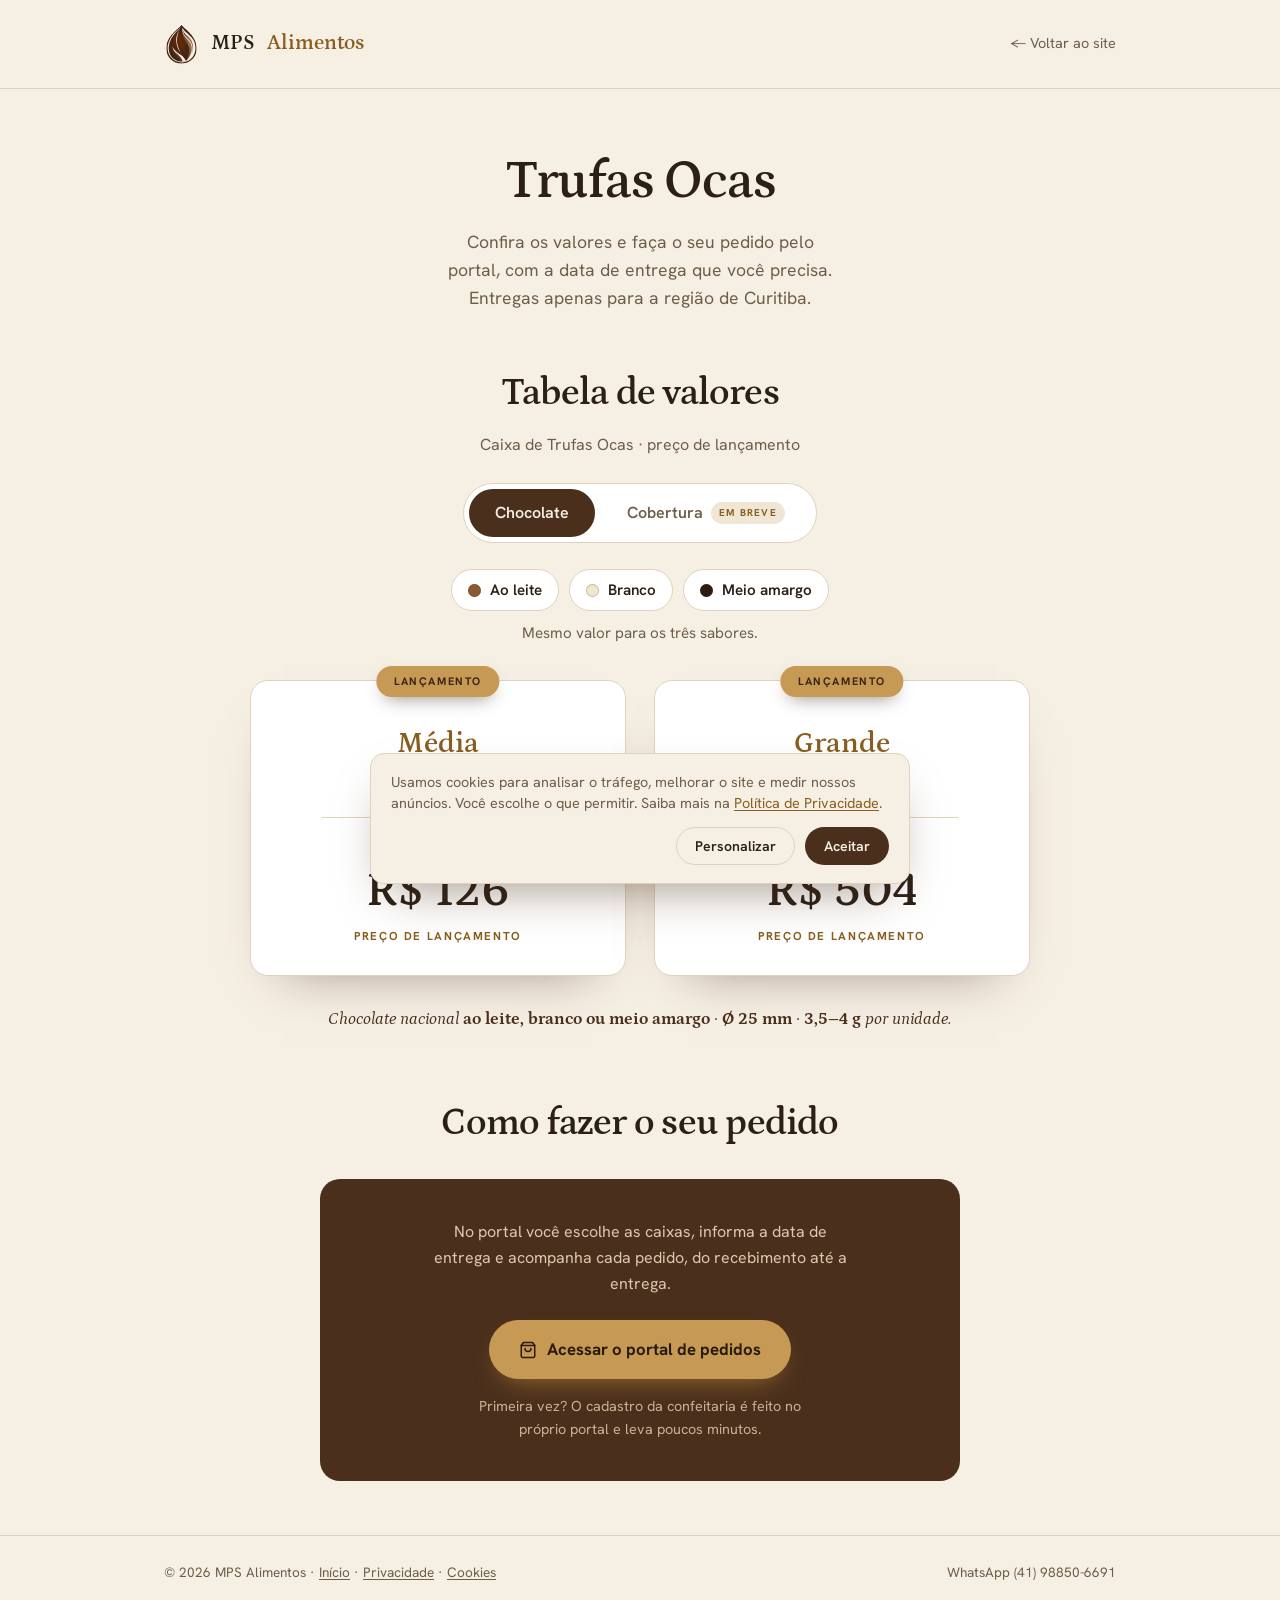
==== pedidos.html @ f072454f "Sabores branco e meio amargo + abas Chocolate / Cobertura Página inicial e Pedidos ganham abas: Choc" ====
<!doctype html>
<html lang="pt-BR">
<head>
<meta charset="utf-8">
<meta name="viewport" content="width=device-width, initial-scale=1">
<title>Pedidos · MPS Alimentos</title>
<script>document.documentElement.classList.add('pjs')</script>
<meta name="description" content="Área de pedidos da MPS Alimentos. Tabela de valores das Trufas Ocas no atacado (caixa Média e Grande) e acesso ao portal de pedidos.">
<link rel="icon" type="image/svg+xml" href="assets/logo.svg">
<link rel="icon" type="image/png" sizes="32x32" href="assets/favicon-32.png">
<link rel="apple-touch-icon" href="assets/favicon-180.png">
<meta property="og:title" content="Pedidos · MPS Alimentos">
<meta property="og:description" content="Tabela de valores das Trufas Ocas no atacado e como fazer o seu pedido.">
<meta property="og:type" content="website">
<meta property="og:image" content="https://www.mpsalimentos.com/assets/trufas-ocas.png">
<link rel="preconnect" href="https://fonts.googleapis.com">
<link rel="preconnect" href="https://fonts.gstatic.com" crossorigin>
<link href="https://fonts.googleapis.com/css2?family=Hanken+Grotesk:wght@400;500;600&family=Petrona:ital,wght@0,400;0,500;0,600;0,700;1,500;1,600&display=swap" rel="stylesheet">
<link rel="stylesheet" href="assets/consent.css">
<style>
  :root{
    --cream:#f6efe4;--cream-2:#efe6d6;--ink:#2c2016;--muted:#6f5e49;
    --gold:#a9772f;--gold-deep:#8a5e1f;--gold-2:#c69a54;
    --choc:#4a2f1c;--choc-deep:#3a2415;--line:#e0d3bd;
  }
  *{box-sizing:border-box;margin:0;padding:0}
  html{scroll-behavior:smooth}
  body{background:var(--cream);color:var(--ink);font-family:'Hanken Grotesk',system-ui,sans-serif;line-height:1.6;-webkit-font-smoothing:antialiased;overflow-x:hidden}
  .serif{font-family:'Petrona',Georgia,serif}
  .wrap{max-width:1000px;margin:0 auto;padding:0 24px}

  header{padding:22px 0;border-bottom:1px solid var(--line)}
  .bar{display:flex;align-items:center;justify-content:space-between;gap:14px}
  .brand{display:inline-flex;align-items:center;gap:12px;font-family:'Petrona',serif;font-weight:600;font-size:1.3rem;color:var(--ink);text-decoration:none}
  .brand img{height:44px;width:auto;display:block}
  .brand span{color:var(--gold-deep)}
  .back{font-size:.9rem;color:var(--muted);text-decoration:none;border-bottom:1px solid transparent;transition:border-color .2s,color .2s}
  .back:hover{color:var(--ink);border-color:var(--gold-deep)}

  /* ---- Intro ---- */
  .intro{padding:52px 0 6px;text-align:center}
  .kicker{font-size:.78rem;letter-spacing:.18em;text-transform:uppercase;color:var(--gold-deep);font-weight:600}
  h1{font-family:'Petrona',serif;font-weight:600;font-size:clamp(2.1rem,5.5vw,3.3rem);letter-spacing:-.02em;line-height:1.08;margin-top:12px}
  h1 em{font-style:italic;color:var(--gold-deep)}
  .lead{color:var(--muted);font-size:1.1rem;max-width:54ch;margin:18px auto 0;text-wrap:balance}

  /* ---- Valores ---- */
  .valores{padding:44px 0 8px}
  .sec-head{text-align:center;margin-bottom:14px}
  .sec-head h2{font-family:'Petrona',serif;font-weight:600;font-size:clamp(1.7rem,4vw,2.4rem);letter-spacing:-.02em}
  .sec-head .sub{color:var(--muted);margin-top:8px}
  .price-cards{display:grid;grid-template-columns:1fr 1fr;gap:28px;max-width:780px;margin:34px auto 0}
  .pcard{position:relative;background:#fff;border:1px solid var(--line);border-radius:18px;padding:34px 26px 30px;text-align:center;box-shadow:0 26px 50px -34px rgba(74,47,28,.55);transition:transform .25s,box-shadow .25s}
  .pcard:hover{transform:translateY(-3px);box-shadow:0 34px 60px -34px rgba(74,47,28,.6)}
  .pbadge{position:absolute;top:-15px;left:50%;transform:translateX(-50%);background:var(--gold-2);color:#3a2415;font-size:.68rem;font-weight:700;letter-spacing:.14em;text-transform:uppercase;padding:7px 18px;border-radius:22px;box-shadow:0 8px 18px -8px rgba(58,36,21,.6);white-space:nowrap}
  .pname{font-family:'Petrona',serif;font-weight:600;font-size:1.8rem;color:var(--gold-deep);margin-top:6px}
  .punits{color:var(--muted);font-size:1.02rem;margin-top:4px}
  .pdiv{height:1px;background:var(--line);width:72%;margin:20px auto}
  .pfrom{color:var(--muted);font-size:1.02rem;text-decoration:line-through}
  .pprice{font-family:'Petrona',serif;font-weight:600;font-size:3rem;line-height:1;color:var(--ink);margin-top:3px}
  .plabel{color:var(--gold-deep);font-size:.72rem;font-weight:700;letter-spacing:.14em;text-transform:uppercase;margin-top:12px}
  /* Preços vêm do admin do portal (/api/precos); enquanto carregam, os cartões ficam ocultos
     por no máximo 1,5 s. Sem JavaScript ou sem resposta, valem os valores escritos aqui. */
  .pjs .price-cards{opacity:0}
  .pjs.pok .price-cards{opacity:1;transition:opacity .25s}
  /* Abas Chocolate / Cobertura */
  .tabs{display:flex;justify-content:center;gap:6px;width:max-content;max-width:100%;margin:26px auto 0;padding:5px;border-radius:40px;background:#fff;border:1px solid var(--line)}
  .tabs [role=tab]{font:inherit;font-weight:600;font-size:1rem;color:var(--muted);background:none;border:0;border-radius:32px;padding:11px 26px;cursor:pointer;display:inline-flex;align-items:center;gap:8px;transition:background .2s,color .2s}
  .tabs [role=tab]:hover{color:var(--ink)}
  .tabs [role=tab][aria-selected=true]{background:var(--choc);color:var(--cream)}
  .tabs [role=tab]:focus-visible{outline:2px solid var(--gold-deep);outline-offset:3px}
  .tab-tag{white-space:nowrap;font-size:.62rem;letter-spacing:.12em;text-transform:uppercase;font-weight:700;padding:3px 8px;border-radius:12px;background:var(--cream-2);color:var(--gold-deep)}
  [aria-selected=true] .tab-tag{background:rgba(246,239,228,.16);color:var(--gold-2)}
  .sabores{list-style:none;display:flex;justify-content:center;flex-wrap:wrap;gap:10px;margin:26px auto 0;padding:0}
  .sabores li{display:inline-flex;align-items:center;gap:9px;padding:8px 16px;border-radius:30px;border:1px solid var(--line);background:#fff;color:var(--ink);font-weight:600;font-size:.95rem}
  .sabores .dot{width:13px;height:13px;border-radius:50%;box-shadow:inset 0 0 0 1px rgba(74,47,28,.25)}
  @media(max-width:420px){.tabs [role=tab]{padding:10px 16px;font-size:.95rem}.sabores{gap:6px}.sabores li{padding:7px 11px;font-size:.88rem;gap:7px}}
  .dot.leite{background:#8a5a35}.dot.branco{background:#f3e6cf}.dot.amargo{background:#2e1b10}
  .sabores-note{text-align:center;color:var(--muted);font-size:.95rem;margin-top:10px}
  .soon{max-width:620px;margin:34px auto 0;text-align:center;background:#fff;border:1px solid var(--line);border-radius:18px;padding:44px 28px;box-shadow:0 26px 50px -34px rgba(74,47,28,.55)}
  .soon-tag{display:inline-block;font-size:.68rem;letter-spacing:.14em;text-transform:uppercase;font-weight:700;color:#3a2415;background:var(--gold-2);padding:7px 16px;border-radius:22px}
  .soon h3{font-family:'Petrona',serif;font-weight:600;font-size:clamp(1.7rem,4vw,2.3rem);letter-spacing:-.02em;line-height:1.1;margin-top:16px}
  .soon h3 em{font-style:italic;color:var(--gold-deep)}
  .soon p{color:var(--muted);font-size:1.05rem;max-width:44ch;margin:12px auto 0;text-wrap:balance}
  .specnote{max-width:640px;margin:30px auto 0;text-align:center;font-family:'Petrona',serif;font-style:italic;font-size:1.08rem;color:var(--choc)}
  .specnote strong{font-style:normal;font-weight:700}

  /* ---- Como pedir: portal ---- */
  .order{padding:50px 0 8px}
  .portal{max-width:640px;margin:26px auto 0;background:var(--choc);color:var(--cream);border-radius:20px;padding:40px 28px;text-align:center}
  .portal p{color:#dcc9b0;max-width:46ch;margin:0 auto}
  .portal .btn-portal{display:inline-flex;align-items:center;justify-content:center;gap:10px;margin-top:24px;padding:16px 30px;border-radius:36px;background:var(--gold-2);color:#2a1a0d;font-weight:700;font-size:1.05rem;text-decoration:none;box-shadow:0 12px 26px -12px rgba(169,119,47,.9);transition:transform .2s,background .2s}
  .portal .btn-portal:hover{transform:translateY(-2px);background:#d9ab5f}
  .portal .btn-portal svg{width:18px;height:18px}
  .portal .small{font-size:.9rem;color:#c9b393;margin-top:16px}

  footer{border-top:1px solid var(--line);padding:26px 0;margin-top:46px;color:var(--muted);font-size:.85rem}
  footer .bar2{display:flex;align-items:center;justify-content:space-between;flex-wrap:wrap;gap:10px}
  footer a{color:var(--muted);text-decoration:underline;text-underline-offset:2px}
  footer a:hover{color:var(--ink)}

  @media(max-width:680px){
    .price-cards{grid-template-columns:1fr;max-width:420px}
    .steps{grid-template-columns:1fr;max-width:460px}
  }
</style>
</head>
<body>

<header>
  <div class="wrap bar">
    <a class="brand" href="index.html"><img src="assets/logo.svg" alt="">MPS <span>Alimentos</span></a>
    <a class="back" href="index.html">← Voltar ao site</a>
  </div>
</header>

<main>
  <section class="intro">
    <div class="wrap">
      <h1>Trufas Ocas</h1>
      <p class="lead">Confira os valores e faça o seu pedido pelo portal, com a data de entrega que você precisa. Entregas apenas para a região de Curitiba.</p>
    </div>
  </section>

  <section class="valores">
    <div class="wrap">
      <div class="sec-head">
        <h2>Tabela de valores</h2>
        <p class="sub" id="precos-sub">Caixa de Trufas Ocas · preço de lançamento</p>
      </div>

      <div class="tabs" role="tablist" aria-label="Linhas de Trufas Ocas">
        <button type="button" role="tab" id="aba-chocolate" aria-controls="painel-chocolate" aria-selected="true">Chocolate</button>
        <button type="button" role="tab" id="aba-cobertura" aria-controls="painel-cobertura" aria-selected="false" tabindex="-1">Cobertura <span class="tab-tag">Em breve</span></button>
      </div>

      <div role="tabpanel" id="painel-chocolate" aria-labelledby="aba-chocolate">
      <ul class="sabores" aria-label="Sabores">
        <li><span class="dot leite" aria-hidden="true"></span>Ao leite</li>
        <li><span class="dot branco" aria-hidden="true"></span>Branco</li>
        <li><span class="dot amargo" aria-hidden="true"></span>Meio amargo</li>
      </ul>
      <p class="sabores-note">Mesmo valor para os três sabores.</p>

      <div class="price-cards">
        <article class="pcard" data-caixa="media">
          <span class="pbadge">Lançamento</span>
          <div class="pname">Média</div>
          <div class="punits">126 unidades</div>
          <div class="pdiv"></div>
          <div class="pfrom">De R$ 145</div>
          <div class="pprice">R$ 126</div>
          <div class="plabel">Preço de lançamento</div>
        </article>

        <article class="pcard" data-caixa="grande">
          <span class="pbadge">Lançamento</span>
          <div class="pname">Grande</div>
          <div class="punits">504 unidades</div>
          <div class="pdiv"></div>
          <div class="pfrom">De R$ 580</div>
          <div class="pprice">R$ 504</div>
          <div class="plabel">Preço de lançamento</div>
        </article>
      </div>

      <p class="specnote">Chocolate nacional <strong>ao leite, branco ou meio amargo</strong> · <strong>Ø 25 mm</strong> · <strong>3,5–4 g</strong> por unidade.</p>
      </div>

      <div role="tabpanel" id="painel-cobertura" aria-labelledby="aba-cobertura" hidden>
        <div class="soon">
          <span class="soon-tag">Em breve</span>
          <h3>Trufas Ocas de <em>cobertura</em></h3>
          <p>Estamos preparando a linha de cobertura. Mais informações em breve.</p>
        </div>
      </div>
    </div>
  </section>

  <section class="order">
    <div class="wrap">
      <div class="sec-head">
        <h2>Como fazer o seu pedido</h2>
      </div>
      <div class="portal">
        <p>No portal você escolhe as caixas, informa a data de entrega e acompanha cada pedido, do recebimento até a entrega.</p>
        <a class="btn-portal" href="https://pedidos.mpsalimentos.com">
          <svg viewBox="0 0 24 24" fill="none" stroke="currentColor" stroke-width="2" stroke-linecap="round" stroke-linejoin="round" aria-hidden="true"><path d="M6 2 3 6v14a2 2 0 0 0 2 2h14a2 2 0 0 0 2-2V6l-3-4z"/><path d="M3 6h18"/><path d="M16 10a4 4 0 0 1-8 0"/></svg>
          Acessar o portal de pedidos
        </a>
        <p class="small">Primeira vez? O cadastro da confeitaria é feito no próprio portal e leva poucos minutos.</p>
      </div>
    </div>
  </section>
</main>

<footer>
  <div class="wrap bar2">
    <span>© 2026 MPS Alimentos · <a href="index.html">Início</a> · <a href="privacidade.html">Privacidade</a> · <button type="button" class="linklike" onclick="mpsOpenConsent()">Cookies</button></span>
    <span>WhatsApp (41) 98850-6691</span>
  </div>
</footer>

<script>
// Preços editados no admin do portal de pedidos. Se algo falhar, ficam os valores do HTML.
(function () {
  var raiz = document.documentElement, pronto = false;
  function mostrar() { if (!pronto) { pronto = true; raiz.classList.add('pok'); } }
  setTimeout(mostrar, 1500);
  function brl(v) {
    return 'R$ ' + v.toLocaleString('pt-BR', { minimumFractionDigits: v % 1 ? 2 : 0, maximumFractionDigits: 2 });
  }
  fetch('/api/precos').then(function (r) { return r.ok ? r.json() : null; }).then(function (d) {
    if (!d || !d.media || !d.grande) return;
    var selo = (d.selo || '').trim(), sub = document.getElementById('precos-sub');
    if (sub) sub.textContent = 'Caixa de Trufas Ocas' + (selo ? ' · preço de ' + selo.toLowerCase() : '');
    ['media', 'grande'].forEach(function (k) {
      var c = d[k], el = document.querySelector('.pcard[data-caixa="' + k + '"]');
      if (!el || !c) return;
      var q = function (s) { return el.querySelector(s); };
      q('.pbadge').textContent = selo; q('.pbadge').hidden = !selo;
      q('.plabel').textContent = selo ? 'Preço de ' + selo.toLowerCase() : ''; q('.plabel').hidden = !selo;
      q('.punits').textContent = c.un.toLocaleString('pt-BR') + ' unidades';
      q('.pfrom').textContent = c.de ? 'De ' + brl(c.de) : ''; q('.pfrom').hidden = !c.de;
      q('.pprice').textContent = brl(c.por);
    });
  }).catch(function () {}).then(mostrar);
})();
</script>
<script src="assets/abas.js" defer></script>
<script src="assets/consent.js" defer></script>
</body>
</html>
---- assets/consent.css ----
/* Consentimento de cookies (banner + preferências) — MPS Alimentos */
.cookie-banner{position:fixed;left:16px;right:16px;bottom:16px;max-width:540px;margin:0 auto;background:var(--cream);color:var(--ink);border:1px solid var(--line);border-radius:14px;box-shadow:0 22px 50px -20px rgba(74,47,28,.55);padding:18px 20px;z-index:100;display:flex;flex-direction:column;gap:12px}
.cookie-banner[hidden]{display:none}
.cookie-banner p{font-size:.9rem;color:var(--muted);line-height:1.5;margin:0}
.cookie-banner a{color:var(--gold-deep);text-decoration:underline;text-underline-offset:2px}
.cookie-actions{display:flex;gap:10px;justify-content:flex-end;flex-wrap:wrap}
.cookie-btn{padding:9px 18px;border-radius:30px;font-family:inherit;font-size:.88rem;font-weight:600;cursor:pointer;border:1px solid transparent;transition:transform .2s,background .2s,border-color .2s}
.cookie-btn.solid{background:var(--choc);color:var(--cream)}
.cookie-btn.solid:hover{transform:translateY(-1px);background:#3a2415}
.cookie-btn.ghost{background:transparent;color:var(--ink);border-color:var(--line)}
.cookie-btn.ghost:hover{border-color:var(--gold-deep)}

.cookie-modal{position:fixed;inset:0;z-index:110;display:flex;align-items:center;justify-content:center;padding:20px;background:rgba(30,20,12,.55)}
.cookie-modal[hidden]{display:none}
.cookie-modal-card{background:var(--cream);color:var(--ink);border:1px solid var(--line);border-radius:16px;max-width:470px;width:100%;padding:26px;box-shadow:0 30px 70px -25px rgba(0,0,0,.6);max-height:90vh;overflow-y:auto}
.cookie-modal-card h2{font-family:'Petrona',Georgia,serif;font-weight:600;font-size:1.5rem;letter-spacing:-.01em;margin-bottom:8px}
.cookie-modal-intro{font-size:.9rem;color:var(--muted);margin-bottom:8px;line-height:1.5}
.cookie-cat{border-top:1px solid var(--line);padding:16px 0}
.cookie-cat p{font-size:.86rem;color:var(--muted);margin-top:6px;line-height:1.5}
.cookie-cat-head{display:flex;align-items:center;justify-content:space-between;gap:12px}
.cookie-cat-name{font-weight:600;font-size:1rem}
.cookie-badge{font-size:.72rem;color:var(--gold-deep);background:rgba(138,94,31,.12);border:1px solid var(--line);padding:3px 10px;border-radius:20px;white-space:nowrap}
.cookie-modal-actions{display:flex;gap:10px;justify-content:flex-end;margin-top:22px;flex-wrap:wrap}
.switch{position:relative;display:inline-block;width:44px;height:26px;flex:0 0 auto}
.switch input{position:absolute;opacity:0;width:0;height:0}
.switch .slider{position:absolute;inset:0;background:#d9ccb6;border-radius:20px;transition:background .2s;cursor:pointer}
.switch .slider::before{content:"";position:absolute;height:20px;width:20px;left:3px;top:3px;background:#fff;border-radius:50%;transition:transform .2s;box-shadow:0 1px 3px rgba(0,0,0,.25)}
.switch input:checked + .slider{background:var(--choc)}
.switch input:checked + .slider::before{transform:translateX(18px)}
.switch input:focus-visible + .slider{outline:2px solid var(--gold-deep);outline-offset:2px}

/* Botão "Cookies" no rodapé (parece link) */
.linklike{background:none;border:0;padding:0;margin:0;font:inherit;color:inherit;text-decoration:underline;text-underline-offset:2px;cursor:pointer}
.linklike:hover{color:var(--gold-deep)}

@media(prefers-reduced-motion:reduce){.cookie-btn,.switch .slider,.switch .slider::before{transition:none}}
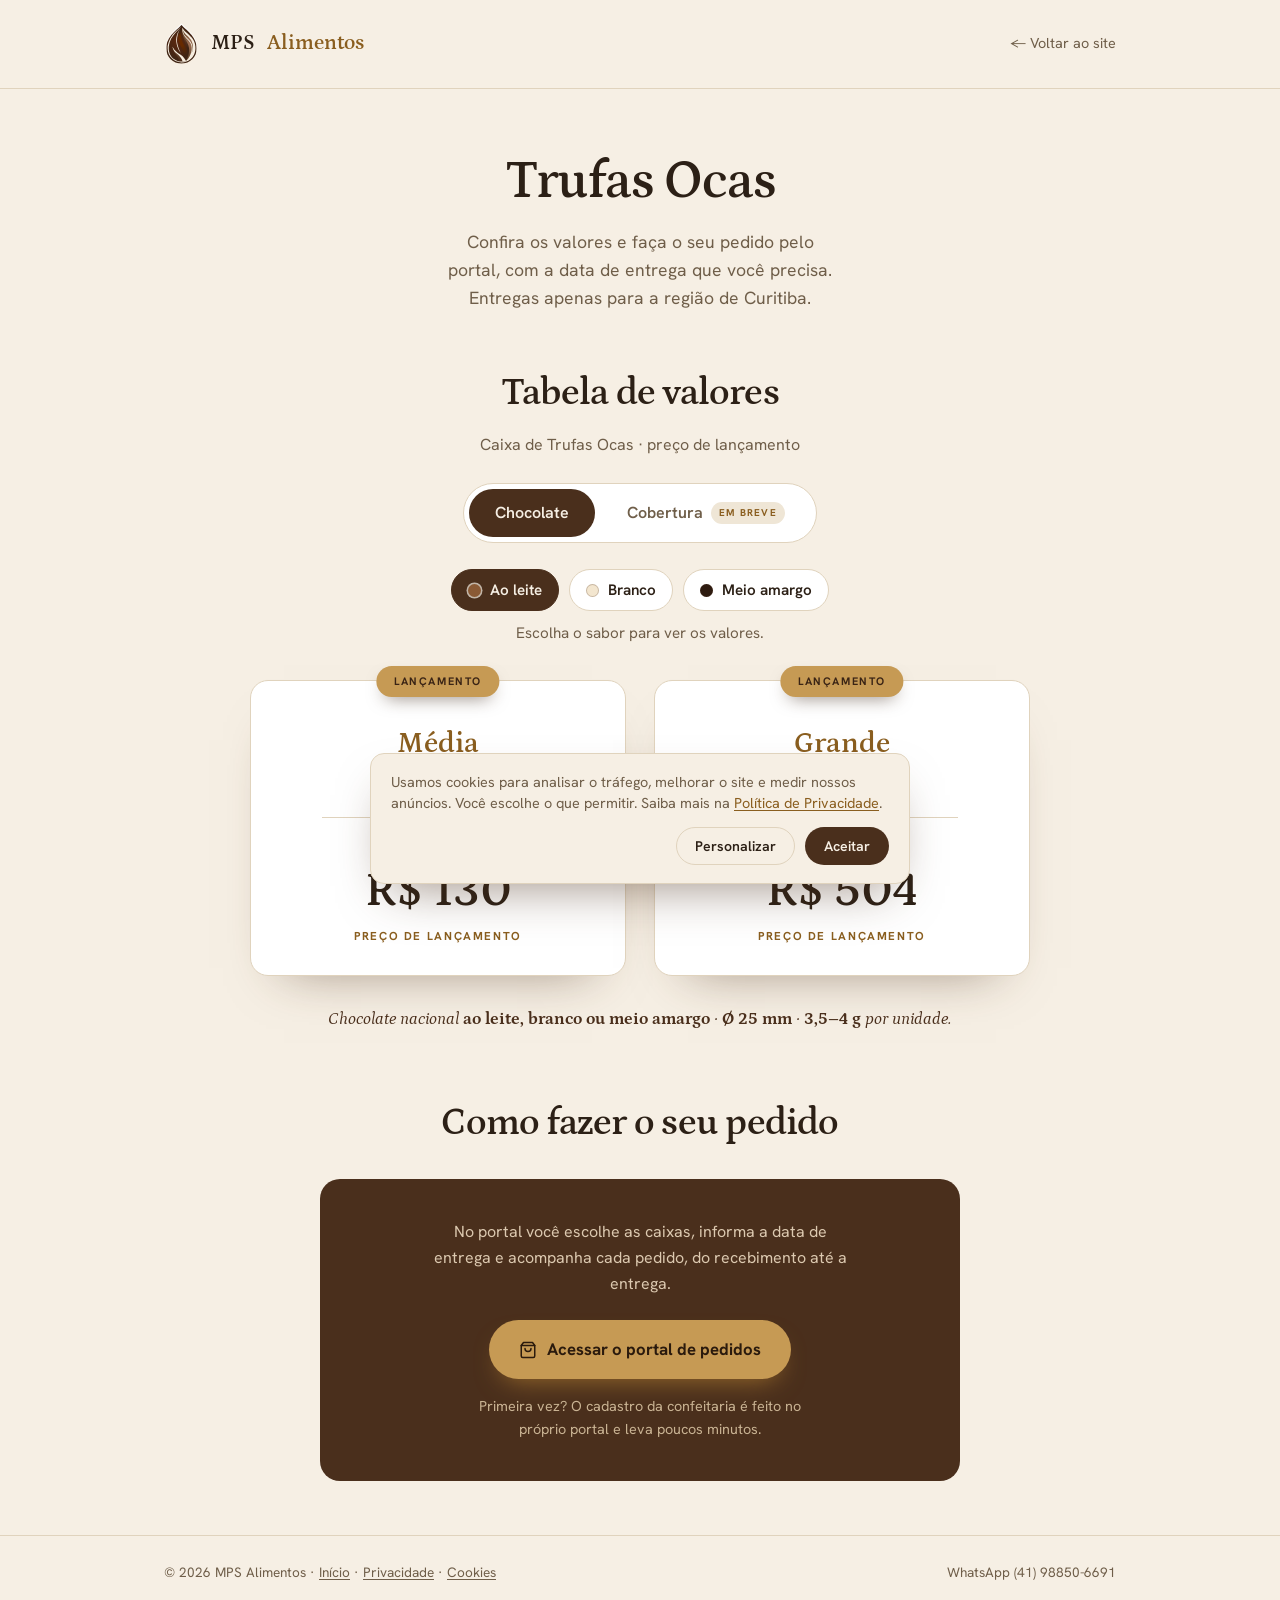
==== commit 7e052441: "Preços por sabor na página Pedidos + tira "amostras" do contato - /api/precos devolve {selo, un, sab" ====
--- a/pedidos.html
+++ b/pedidos.html
@@ -72,9 +72,13 @@
   .tab-tag{white-space:nowrap;font-size:.62rem;letter-spacing:.12em;text-transform:uppercase;font-weight:700;padding:3px 8px;border-radius:12px;background:var(--cream-2);color:var(--gold-deep)}
   [aria-selected=true] .tab-tag{background:rgba(246,239,228,.16);color:var(--gold-2)}
   .sabores{list-style:none;display:flex;justify-content:center;flex-wrap:wrap;gap:10px;margin:26px auto 0;padding:0}
-  .sabores li{display:inline-flex;align-items:center;gap:9px;padding:8px 16px;border-radius:30px;border:1px solid var(--line);background:#fff;color:var(--ink);font-weight:600;font-size:.95rem}
+  .sabores button{font:inherit;cursor:pointer;display:inline-flex;align-items:center;gap:9px;padding:8px 16px;border-radius:30px;border:1px solid var(--line);background:#fff;color:var(--ink);font-weight:600;font-size:.95rem;transition:background .2s,border-color .2s,color .2s}
+  .sabores button:hover{border-color:var(--gold)}
+  .sabores button[aria-pressed=true]{background:var(--choc);border-color:var(--choc);color:var(--cream)}
+  .sabores button:focus-visible{outline:2px solid var(--gold-deep);outline-offset:3px}
   .sabores .dot{width:13px;height:13px;border-radius:50%;box-shadow:inset 0 0 0 1px rgba(74,47,28,.25)}
-  @media(max-width:420px){.tabs [role=tab]{padding:10px 16px;font-size:.95rem}.sabores{gap:6px}.sabores li{padding:7px 11px;font-size:.88rem;gap:7px}}
+  .sabores [aria-pressed=true] .dot{box-shadow:0 0 0 1.5px rgba(246,239,228,.7)}
+  @media(max-width:420px){.tabs [role=tab]{padding:10px 16px;font-size:.95rem}.sabores{gap:6px}.sabores button{padding:7px 11px;font-size:.88rem;gap:7px}}
   .dot.leite{background:#8a5a35}.dot.branco{background:#f3e6cf}.dot.amargo{background:#2e1b10}
   .sabores-note{text-align:center;color:var(--muted);font-size:.95rem;margin-top:10px}
   .soon{max-width:620px;margin:34px auto 0;text-align:center;background:#fff;border:1px solid var(--line);border-radius:18px;padding:44px 28px;box-shadow:0 26px 50px -34px rgba(74,47,28,.55)}
@@ -135,21 +139,21 @@
       </div>
 
       <div role="tabpanel" id="painel-chocolate" aria-labelledby="aba-chocolate">
-      <ul class="sabores" aria-label="Sabores">
-        <li><span class="dot leite" aria-hidden="true"></span>Ao leite</li>
-        <li><span class="dot branco" aria-hidden="true"></span>Branco</li>
-        <li><span class="dot amargo" aria-hidden="true"></span>Meio amargo</li>
-      </ul>
-      <p class="sabores-note">Mesmo valor para os três sabores.</p>
-
-      <div class="price-cards">
+      <div class="sabores" role="group" aria-label="Sabor">
+        <button type="button" data-sabor="leite" aria-pressed="true"><span class="dot leite" aria-hidden="true"></span>Ao leite</button>
+        <button type="button" data-sabor="branco" aria-pressed="false"><span class="dot branco" aria-hidden="true"></span>Branco</button>
+        <button type="button" data-sabor="amargo" aria-pressed="false"><span class="dot amargo" aria-hidden="true"></span>Meio amargo</button>
+      </div>
+      <p class="sabores-note">Escolha o sabor para ver os valores.</p>
+
+      <div class="price-cards" aria-live="polite">
         <article class="pcard" data-caixa="media">
           <span class="pbadge">Lançamento</span>
           <div class="pname">Média</div>
           <div class="punits">126 unidades</div>
           <div class="pdiv"></div>
           <div class="pfrom">De R$ 145</div>
-          <div class="pprice">R$ 126</div>
+          <div class="pprice">R$ 130</div>
           <div class="plabel">Preço de lançamento</div>
         </article>
 
@@ -201,29 +205,48 @@
   </div>
 </footer>
 
+<script type="application/json" id="precos-reserva">
+{"selo":"Lançamento","un":{"media":126,"grande":504},"sabores":{
+ "leite":{"media":{"de":145,"por":130},"grande":{"de":580,"por":504}},
+ "branco":{"media":{"de":145,"por":130},"grande":{"de":580,"por":504}},
+ "amargo":{"media":{"de":145,"por":130},"grande":{"de":580,"por":504}}}}
+</script>
 <script>
-// Preços editados no admin do portal de pedidos. Se algo falhar, ficam os valores do HTML.
+// Preços por sabor, editados no admin do portal de pedidos (/api/precos).
+// Se a rota falhar, valem os valores de reserva acima (os do ar na última publicação).
 (function () {
-  var raiz = document.documentElement, pronto = false;
+  var raiz = document.documentElement, pronto = false, dados = null, sabor = 'leite';
+  try { dados = JSON.parse(document.getElementById('precos-reserva').textContent); } catch (e) {}
   function mostrar() { if (!pronto) { pronto = true; raiz.classList.add('pok'); } }
   setTimeout(mostrar, 1500);
   function brl(v) {
     return 'R$ ' + v.toLocaleString('pt-BR', { minimumFractionDigits: v % 1 ? 2 : 0, maximumFractionDigits: 2 });
   }
-  fetch('/api/precos').then(function (r) { return r.ok ? r.json() : null; }).then(function (d) {
-    if (!d || !d.media || !d.grande) return;
-    var selo = (d.selo || '').trim(), sub = document.getElementById('precos-sub');
+  function desenhar() {
+    if (!dados || !dados.sabores || !dados.sabores[sabor]) return;
+    var selo = (dados.selo || '').trim(), sub = document.getElementById('precos-sub');
     if (sub) sub.textContent = 'Caixa de Trufas Ocas' + (selo ? ' · preço de ' + selo.toLowerCase() : '');
     ['media', 'grande'].forEach(function (k) {
-      var c = d[k], el = document.querySelector('.pcard[data-caixa="' + k + '"]');
+      var c = dados.sabores[sabor][k], el = document.querySelector('.pcard[data-caixa="' + k + '"]');
       if (!el || !c) return;
       var q = function (s) { return el.querySelector(s); };
       q('.pbadge').textContent = selo; q('.pbadge').hidden = !selo;
       q('.plabel').textContent = selo ? 'Preço de ' + selo.toLowerCase() : ''; q('.plabel').hidden = !selo;
-      q('.punits').textContent = c.un.toLocaleString('pt-BR') + ' unidades';
+      if (dados.un && dados.un[k]) q('.punits').textContent = dados.un[k].toLocaleString('pt-BR') + ' unidades';
       q('.pfrom').textContent = c.de ? 'De ' + brl(c.de) : ''; q('.pfrom').hidden = !c.de;
       q('.pprice').textContent = brl(c.por);
     });
+  }
+  document.querySelectorAll('.sabores [data-sabor]').forEach(function (b) {
+    b.addEventListener('click', function () {
+      sabor = b.getAttribute('data-sabor');
+      document.querySelectorAll('.sabores [data-sabor]').forEach(function (x) { x.setAttribute('aria-pressed', x === b ? 'true' : 'false'); });
+      desenhar();
+    });
+  });
+  desenhar();
+  fetch('/api/precos').then(function (r) { return r.ok ? r.json() : null; }).then(function (d) {
+    if (d && d.sabores && d.sabores.leite && d.sabores.branco && d.sabores.amargo) { dados = d; desenhar(); }
   }).catch(function () {}).then(mostrar);
 })();
 </script>
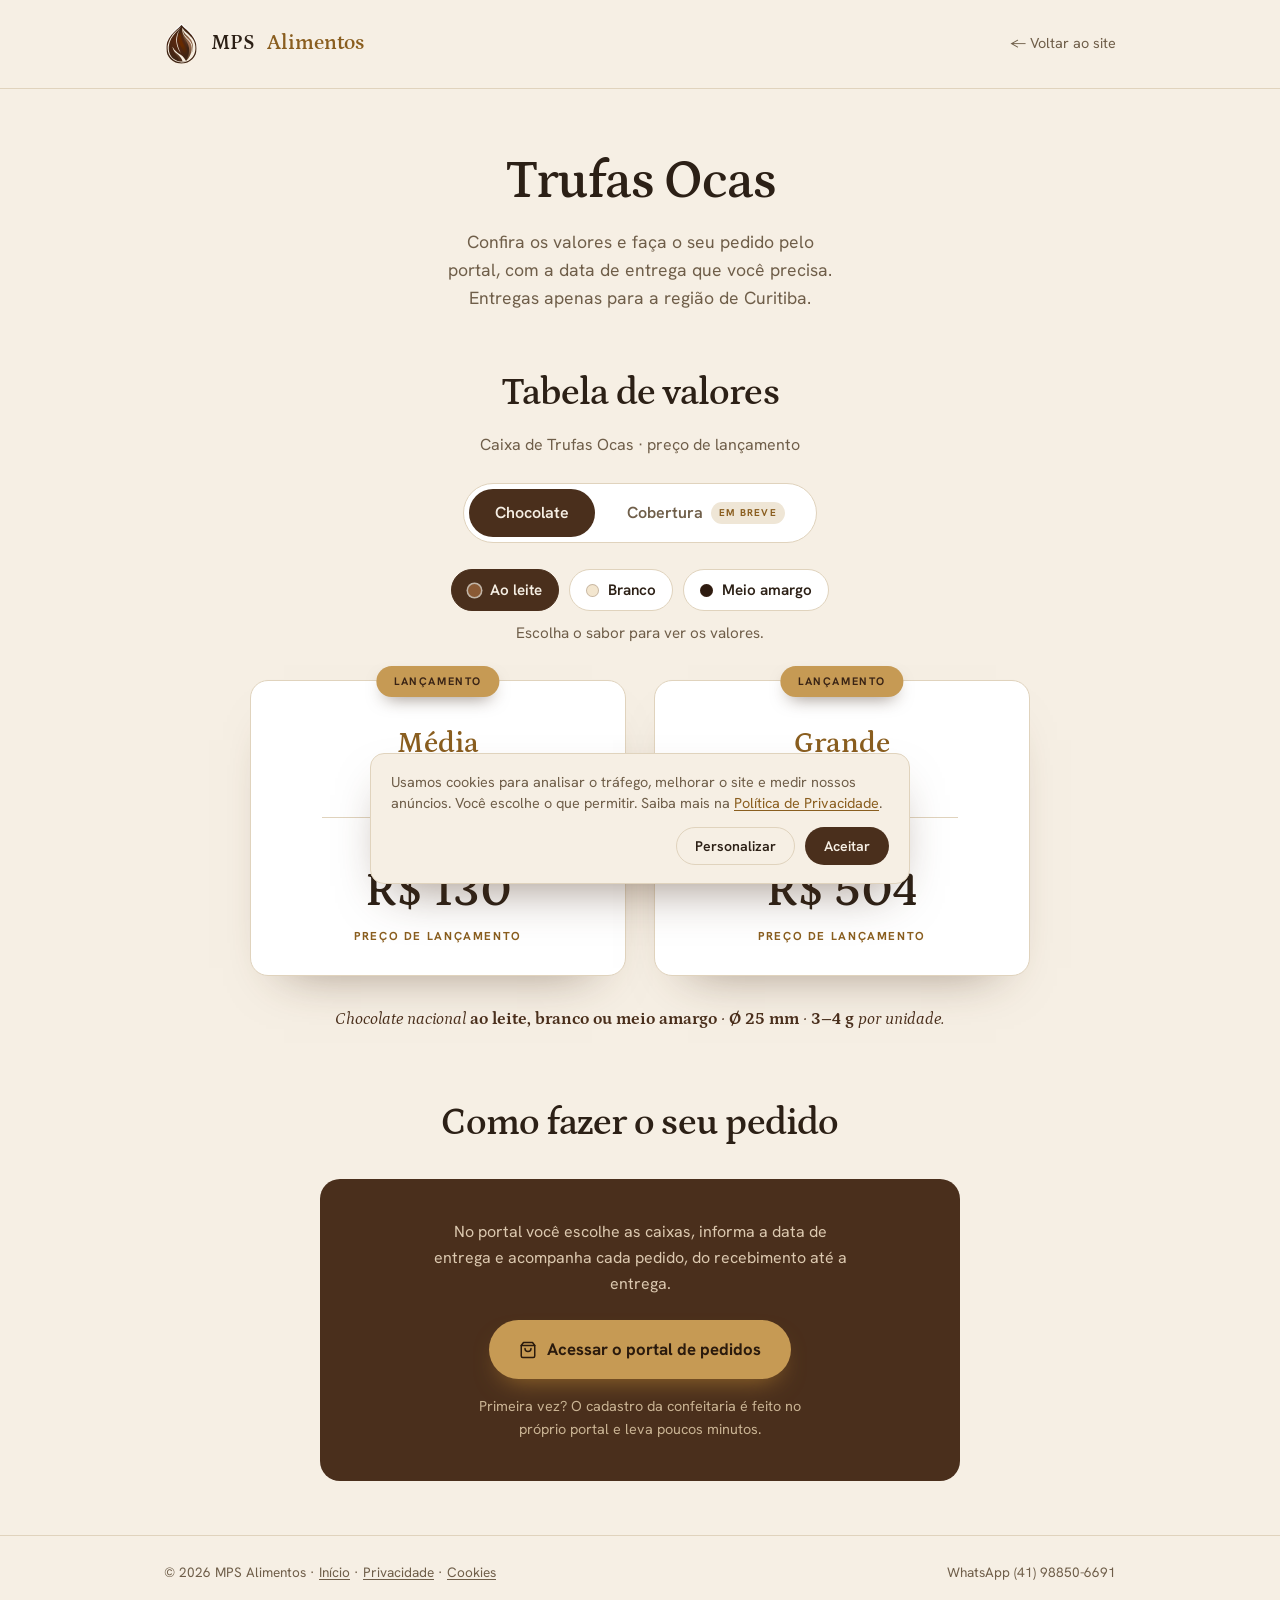
==== commit 67bd0b0f: "Peso das trufas: 3 a 4 g por unidade Co-Authored-By: Claude Opus 5.5 <noreply@anthropic.com>" ====
--- a/pedidos.html
+++ b/pedidos.html
@@ -168,7 +168,7 @@
         </article>
       </div>
 
-      <p class="specnote">Chocolate nacional <strong>ao leite, branco ou meio amargo</strong> · <strong>Ø 25 mm</strong> · <strong>3,5–4 g</strong> por unidade.</p>
+      <p class="specnote">Chocolate nacional <strong>ao leite, branco ou meio amargo</strong> · <strong>Ø 25 mm</strong> · <strong>3–4 g</strong> por unidade.</p>
       </div>
 
       <div role="tabpanel" id="painel-cobertura" aria-labelledby="aba-cobertura" hidden>
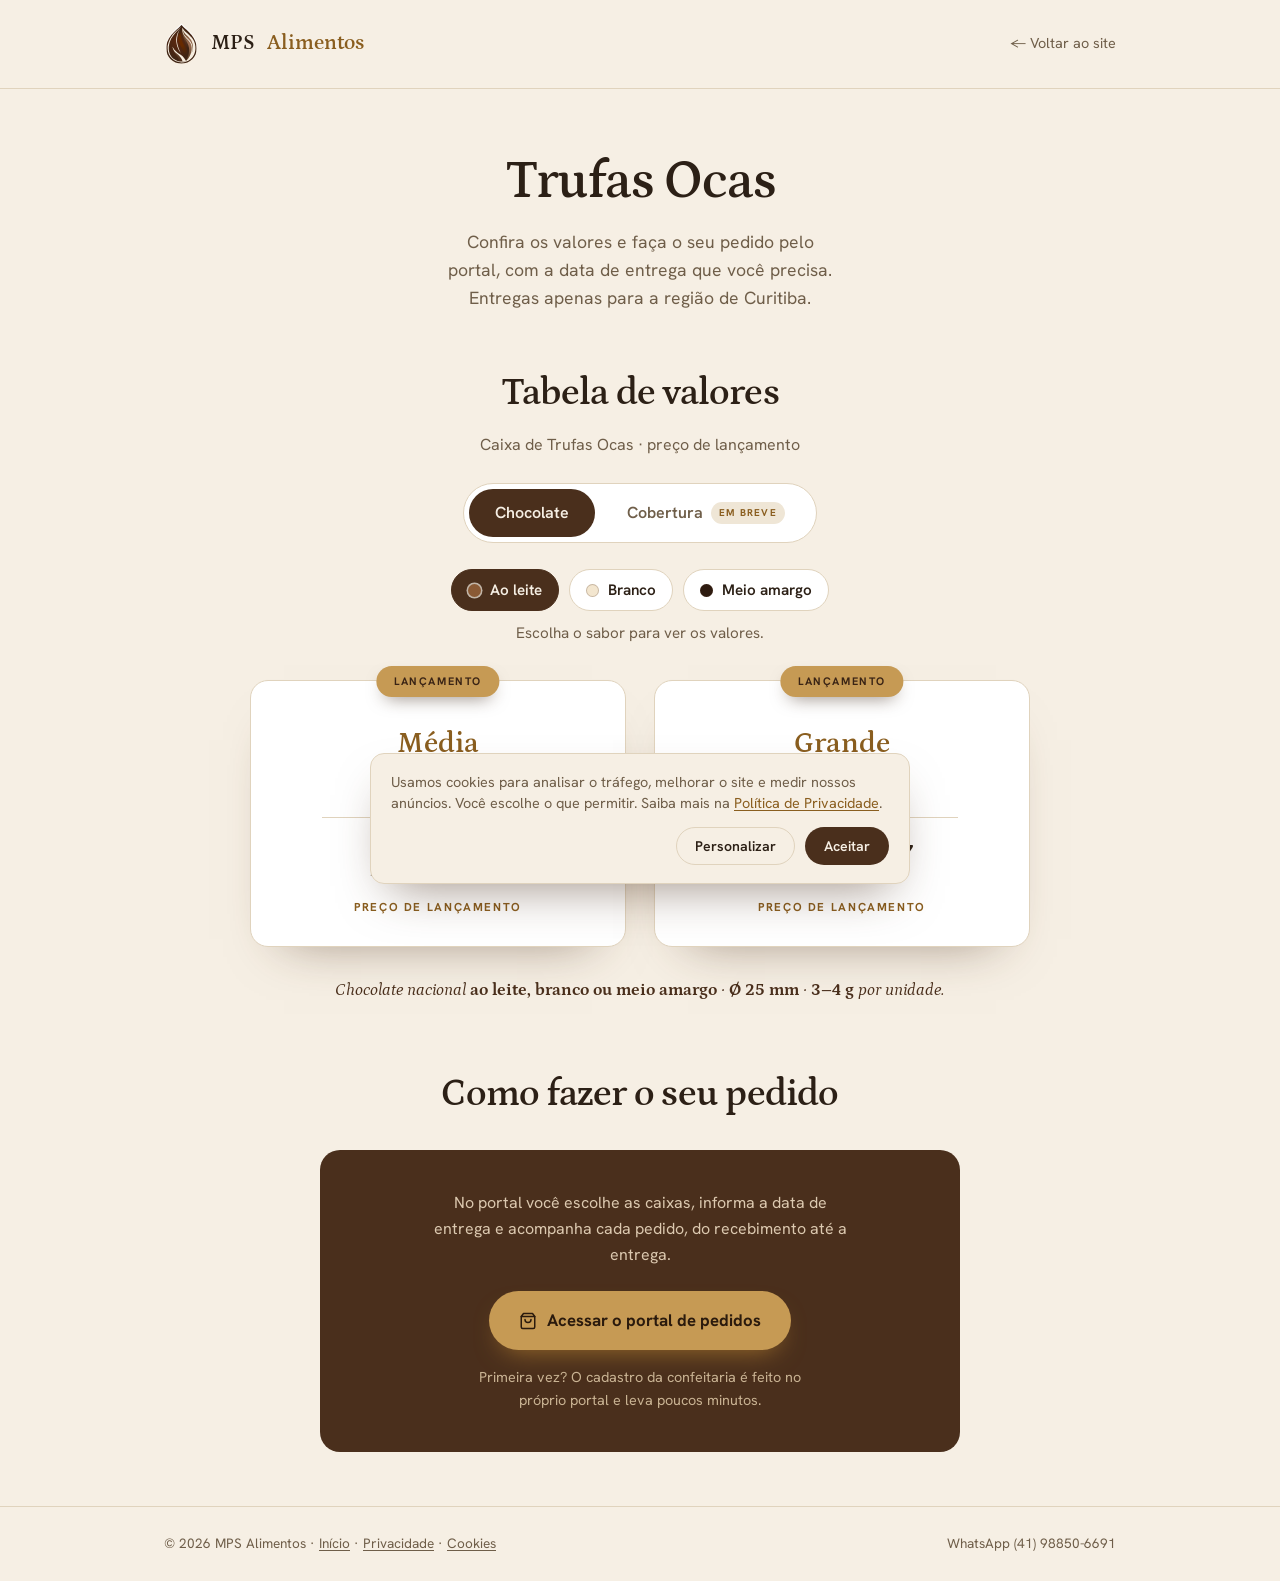
==== commit b81e9834: "Preços novos das caixas por sabor (reserva do /pedidos) Branco 136/549, ao leite 145/577, meio amarg" ====
--- a/pedidos.html
+++ b/pedidos.html
@@ -152,8 +152,8 @@
           <div class="pname">Média</div>
           <div class="punits">126 unidades</div>
           <div class="pdiv"></div>
-          <div class="pfrom">De R$ 145</div>
-          <div class="pprice">R$ 130</div>
+          <div class="pfrom" hidden></div>
+          <div class="pprice">R$ 145</div>
           <div class="plabel">Preço de lançamento</div>
         </article>
 
@@ -162,8 +162,8 @@
           <div class="pname">Grande</div>
           <div class="punits">504 unidades</div>
           <div class="pdiv"></div>
-          <div class="pfrom">De R$ 580</div>
-          <div class="pprice">R$ 504</div>
+          <div class="pfrom" hidden></div>
+          <div class="pprice">R$ 577</div>
           <div class="plabel">Preço de lançamento</div>
         </article>
       </div>
@@ -207,9 +207,9 @@
 
 <script type="application/json" id="precos-reserva">
 {"selo":"Lançamento","un":{"media":126,"grande":504},"sabores":{
- "leite":{"media":{"de":145,"por":130},"grande":{"de":580,"por":504}},
- "branco":{"media":{"de":145,"por":130},"grande":{"de":580,"por":504}},
- "amargo":{"media":{"de":145,"por":130},"grande":{"de":580,"por":504}}}}
+ "leite":{"media":{"de":null,"por":145},"grande":{"de":null,"por":577}},
+ "branco":{"media":{"de":null,"por":136},"grande":{"de":null,"por":549}},
+ "amargo":{"media":{"de":null,"por":142},"grande":{"de":null,"por":576}}}}
 </script>
 <script>
 // Preços por sabor, editados no admin do portal de pedidos (/api/precos).
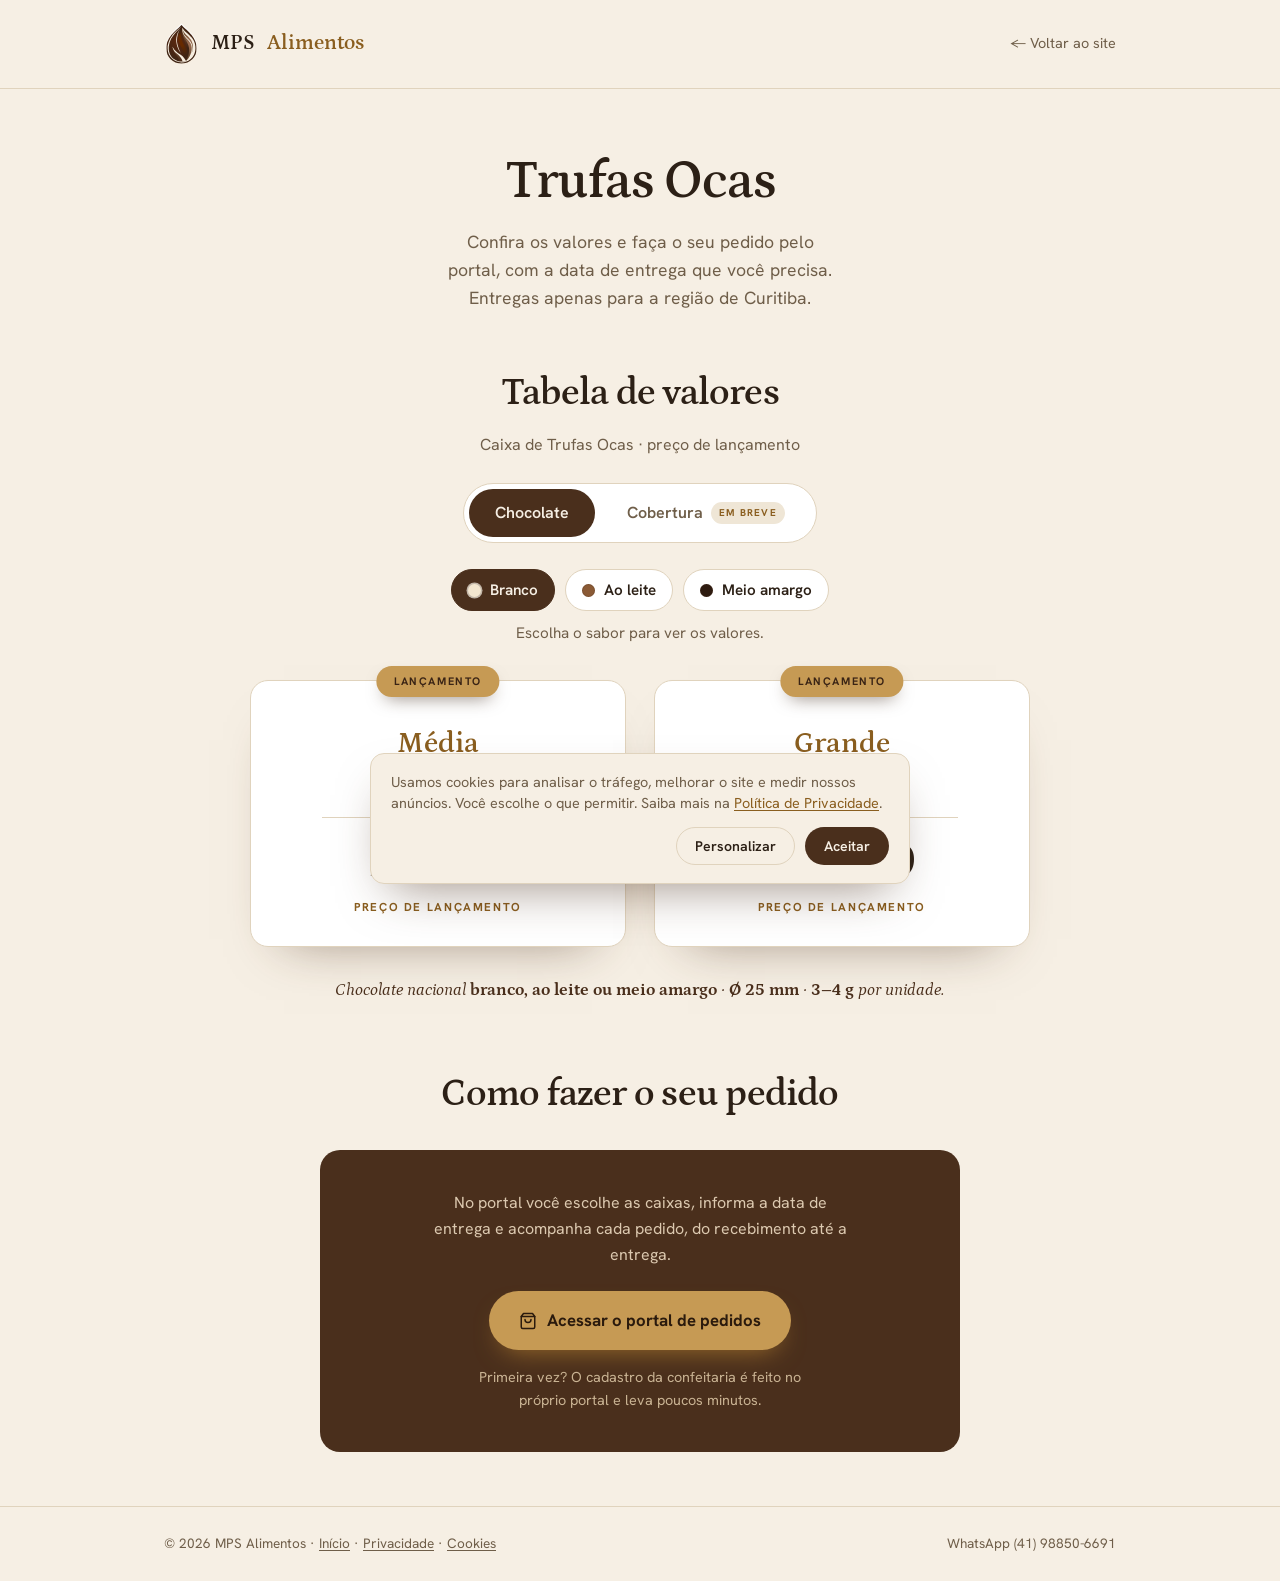
==== commit 27c24cb6: "Sabores sempre na ordem branco, ao leite, meio amargo Co-Authored-By: Claude Opus 5.5 <noreply@anthr" ====
--- a/pedidos.html
+++ b/pedidos.html
@@ -79,7 +79,7 @@
   .sabores .dot{width:13px;height:13px;border-radius:50%;box-shadow:inset 0 0 0 1px rgba(74,47,28,.25)}
   .sabores [aria-pressed=true] .dot{box-shadow:0 0 0 1.5px rgba(246,239,228,.7)}
   @media(max-width:420px){.tabs [role=tab]{padding:10px 16px;font-size:.95rem}.sabores{gap:6px}.sabores button{padding:7px 11px;font-size:.88rem;gap:7px}}
-  .dot.leite{background:#8a5a35}.dot.branco{background:#f3e6cf}.dot.amargo{background:#2e1b10}
+  .dot.branco{background:#f3e6cf}.dot.leite{background:#8a5a35}.dot.amargo{background:#2e1b10}
   .sabores-note{text-align:center;color:var(--muted);font-size:.95rem;margin-top:10px}
   .soon{max-width:620px;margin:34px auto 0;text-align:center;background:#fff;border:1px solid var(--line);border-radius:18px;padding:44px 28px;box-shadow:0 26px 50px -34px rgba(74,47,28,.55)}
   .soon-tag{display:inline-block;font-size:.68rem;letter-spacing:.14em;text-transform:uppercase;font-weight:700;color:#3a2415;background:var(--gold-2);padding:7px 16px;border-radius:22px}
@@ -140,8 +140,8 @@
 
       <div role="tabpanel" id="painel-chocolate" aria-labelledby="aba-chocolate">
       <div class="sabores" role="group" aria-label="Sabor">
-        <button type="button" data-sabor="leite" aria-pressed="true"><span class="dot leite" aria-hidden="true"></span>Ao leite</button>
-        <button type="button" data-sabor="branco" aria-pressed="false"><span class="dot branco" aria-hidden="true"></span>Branco</button>
+        <button type="button" data-sabor="branco" aria-pressed="true"><span class="dot branco" aria-hidden="true"></span>Branco</button>
+        <button type="button" data-sabor="leite" aria-pressed="false"><span class="dot leite" aria-hidden="true"></span>Ao leite</button>
         <button type="button" data-sabor="amargo" aria-pressed="false"><span class="dot amargo" aria-hidden="true"></span>Meio amargo</button>
       </div>
       <p class="sabores-note">Escolha o sabor para ver os valores.</p>
@@ -168,7 +168,7 @@
         </article>
       </div>
 
-      <p class="specnote">Chocolate nacional <strong>ao leite, branco ou meio amargo</strong> · <strong>Ø 25 mm</strong> · <strong>3–4 g</strong> por unidade.</p>
+      <p class="specnote">Chocolate nacional <strong>branco, ao leite ou meio amargo</strong> · <strong>Ø 25 mm</strong> · <strong>3–4 g</strong> por unidade.</p>
       </div>
 
       <div role="tabpanel" id="painel-cobertura" aria-labelledby="aba-cobertura" hidden>
@@ -207,15 +207,15 @@
 
 <script type="application/json" id="precos-reserva">
 {"selo":"Lançamento","un":{"media":126,"grande":504},"sabores":{
+ "branco":{"media":{"de":null,"por":145},"grande":{"de":null,"por":549}},
  "leite":{"media":{"de":null,"por":145},"grande":{"de":null,"por":577}},
- "branco":{"media":{"de":null,"por":136},"grande":{"de":null,"por":549}},
- "amargo":{"media":{"de":null,"por":142},"grande":{"de":null,"por":576}}}}
+ "amargo":{"media":{"de":null,"por":145},"grande":{"de":null,"por":576}}}}
 </script>
 <script>
 // Preços por sabor, editados no admin do portal de pedidos (/api/precos).
 // Se a rota falhar, valem os valores de reserva acima (os do ar na última publicação).
 (function () {
-  var raiz = document.documentElement, pronto = false, dados = null, sabor = 'leite';
+  var raiz = document.documentElement, pronto = false, dados = null, sabor = 'branco';
   try { dados = JSON.parse(document.getElementById('precos-reserva').textContent); } catch (e) {}
   function mostrar() { if (!pronto) { pronto = true; raiz.classList.add('pok'); } }
   setTimeout(mostrar, 1500);
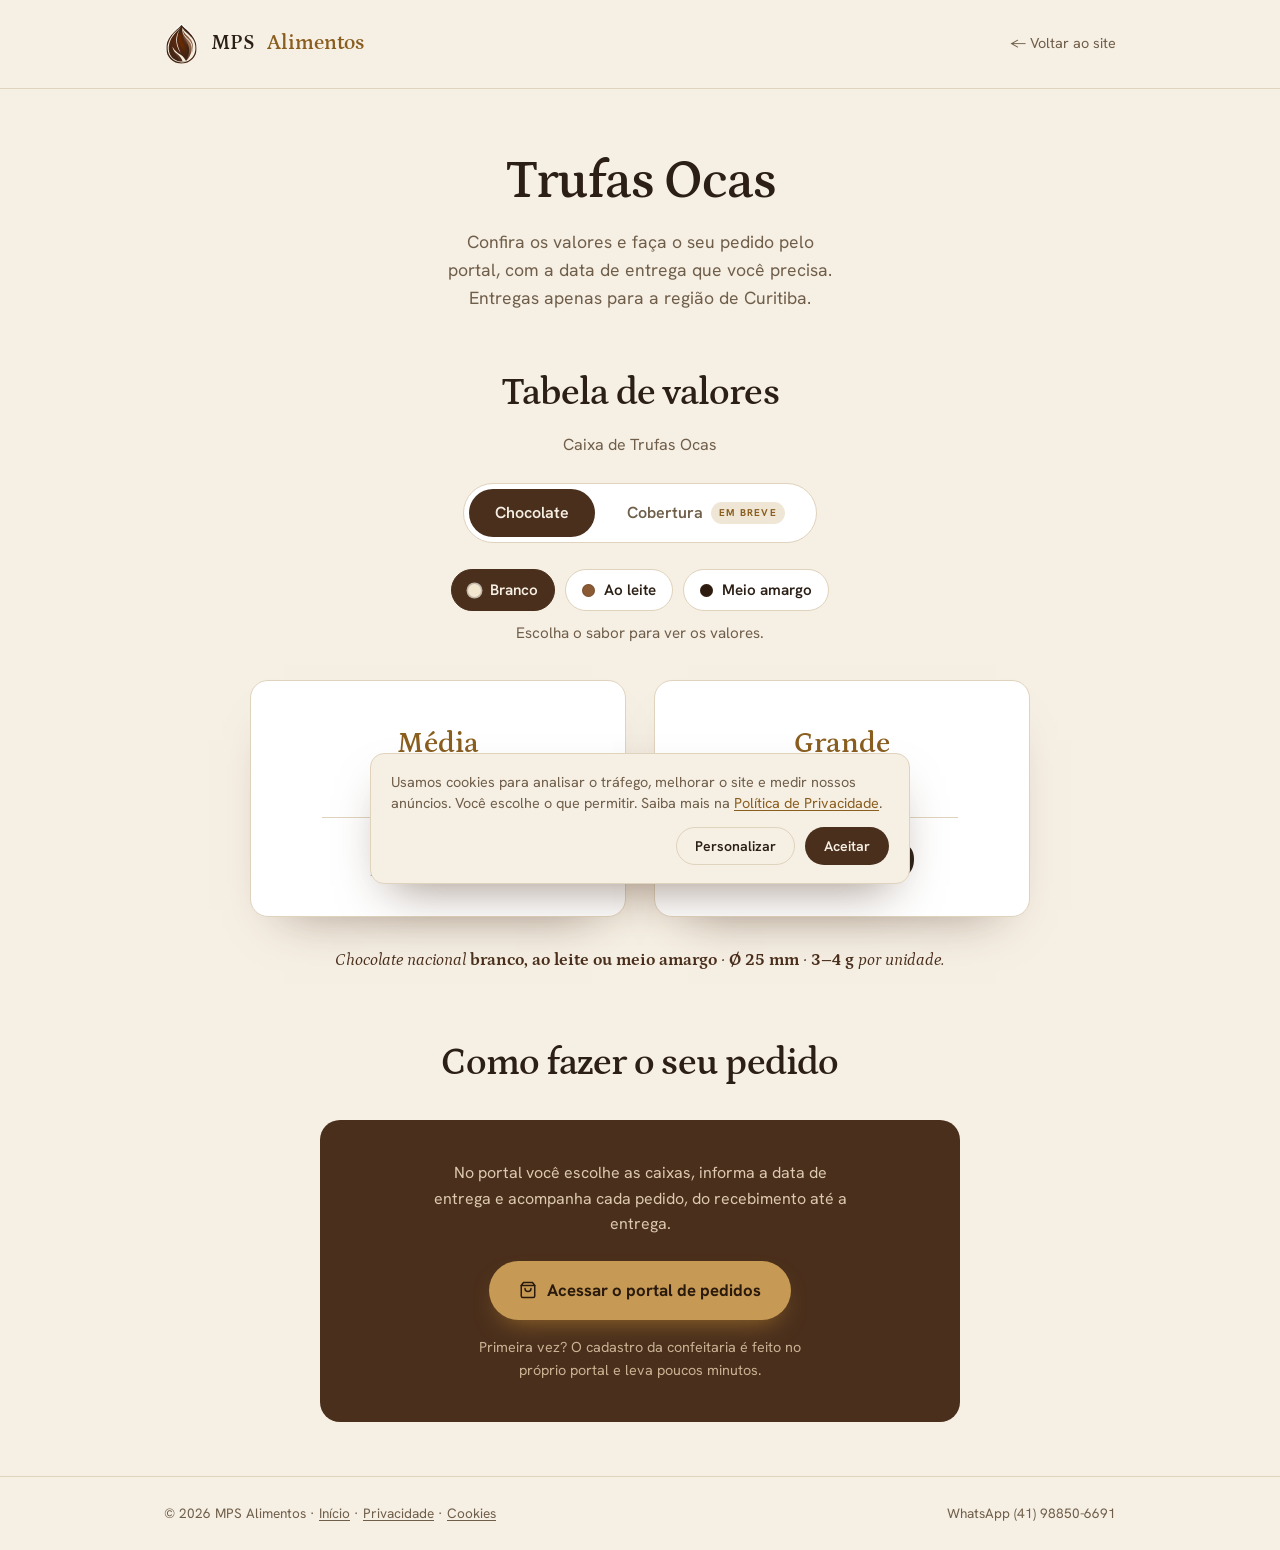
==== commit 19022a38: "Tira o selo e o texto de preço de lançamento do /pedidos Co-Authored-By: Claude Opus 5.5 <noreply@an" ====
--- a/pedidos.html
+++ b/pedidos.html
@@ -130,7 +130,7 @@
     <div class="wrap">
       <div class="sec-head">
         <h2>Tabela de valores</h2>
-        <p class="sub" id="precos-sub">Caixa de Trufas Ocas · preço de lançamento</p>
+        <p class="sub" id="precos-sub">Caixa de Trufas Ocas</p>
       </div>
 
       <div class="tabs" role="tablist" aria-label="Linhas de Trufas Ocas">
@@ -148,23 +148,23 @@
 
       <div class="price-cards" aria-live="polite">
         <article class="pcard" data-caixa="media">
-          <span class="pbadge">Lançamento</span>
+          <span class="pbadge" hidden></span>
           <div class="pname">Média</div>
           <div class="punits">126 unidades</div>
           <div class="pdiv"></div>
           <div class="pfrom" hidden></div>
           <div class="pprice">R$ 145</div>
-          <div class="plabel">Preço de lançamento</div>
+          <div class="plabel" hidden></div>
         </article>
 
         <article class="pcard" data-caixa="grande">
-          <span class="pbadge">Lançamento</span>
+          <span class="pbadge" hidden></span>
           <div class="pname">Grande</div>
           <div class="punits">504 unidades</div>
           <div class="pdiv"></div>
           <div class="pfrom" hidden></div>
           <div class="pprice">R$ 577</div>
-          <div class="plabel">Preço de lançamento</div>
+          <div class="plabel" hidden></div>
         </article>
       </div>
 
@@ -206,7 +206,7 @@
 </footer>
 
 <script type="application/json" id="precos-reserva">
-{"selo":"Lançamento","un":{"media":126,"grande":504},"sabores":{
+{"selo":"","un":{"media":126,"grande":504},"sabores":{
  "branco":{"media":{"de":null,"por":145},"grande":{"de":null,"por":549}},
  "leite":{"media":{"de":null,"por":145},"grande":{"de":null,"por":577}},
  "amargo":{"media":{"de":null,"por":145},"grande":{"de":null,"por":576}}}}
